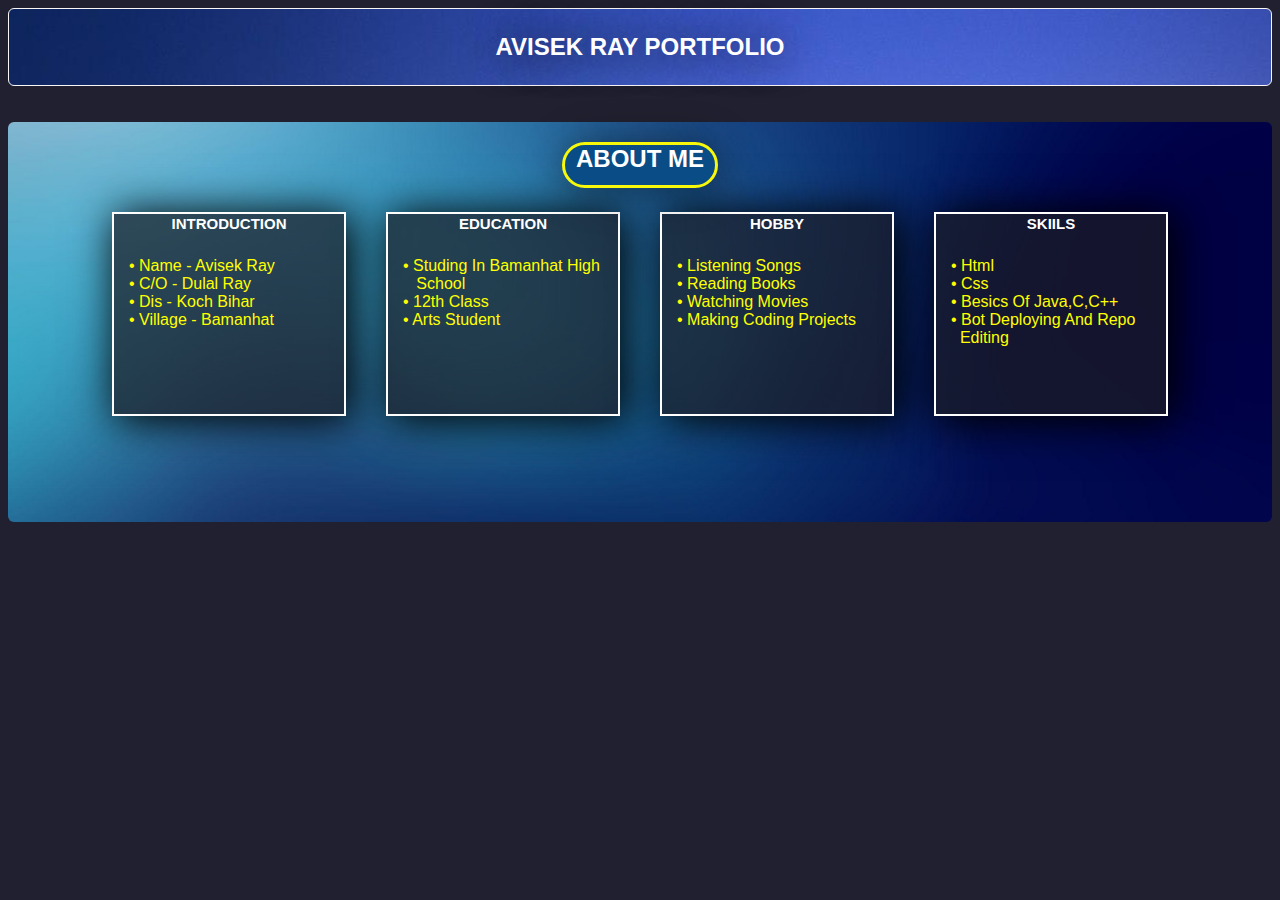
==== index.html @ d9d2f5a7 "Update index.html" ====
<!DOCTYPE html>
<html lang="en">

<head>
    <meta charset="UTF-8">
    <meta name="viewport" content="width=device-width, initial-scale=1.0">
    <title>Document</title>
    <link rel="stylesheet" href="about-page.css">
</head>

<body>
    <div id="el101">
        <h3>AVISEK RAY PORTFOLIO</h3>
    </div>
    <br>
    <br>
    <div id="about">
        <h2>About me</h2>
        <div id="box1" class="box">
            <h5 id="headline">introduction</h5>
            <p>• name - avisek ray <br> • c/o - Dulal ray <br>• dis - koch bihar <br>• village - bamanhat</p>
        </div>
        <div id="box2" class="box">
            <h5 id="headline">Education</h5>
            <p>• studing in bamanhat high &nbsp;&nbsp;&nbsp;school <br>• 12th class<br>• Arts student</p>
        </div>
        <div id="box3" class="box">
            <h5 id="headline">Hobby</h5>
            <p>• listening songs <br>• reading books <br>• watching movies <br>• making coding projects
            </p>

        </div>
        <div id="box4" class="box">
            <h5 id="headline">skiils</h5>
            <p>• html <br>• css <br>• besics of java,c,c++ <br>• bot deploying and repo
                &nbsp; &nbsp; &nbsp; &nbsp; editing </p>
        </div>
    </div>
</body>

</html>
---- about-page.css ----
* {
    text-align: center;
    justify-content: center;
    background-color: rgb(32, 32, 48);
    font-family: 'Segoe UI', Tahoma, Geneva, Verdana, sans-serif;

}

body {
    background-color: rgb(32, 32, 48);

}

#el101 {
    border: 1px solid rgb(250, 246, 246);
    background-color: rgb(29, 28, 35);
    border-radius: 6px;
    background-image: url('1302869.jpg');
    background-position: top left;

}

h3 {
    font-size: 150%;
    background-color: rgba(0, 0, 0, 0);
    color: white;
    text-shadow: 2px 2px 40px rgba(0, 0, 0, 1);
    /* margin: 0; */

}

#about {
    height: 400px;
    border: 1px solid rgb(250, 246, 246);
    display: flex;
    border-radius: 6px;
    border-style: hidden;
    flex-wrap: wrap;
    background-image: url('1385507.jpg');
    background-repeat: no-repeat;
    background-size: cover;
    background-position: center;
    background-size: 103%;
    background-color: rgba(240, 0, 0, 250);

}

#headline {
    font-size: 15px;
    color: white;
    margin-top: 1px;
    text-transform: uppercase;
    /* text-decoration: underline; */
    background-color: rgba(0, 0, 0, 0);
    transition: text-decoration 0.7s ease-in-out;

}

#box1,
#box2,
#box3,
#box4 {
    height: 200px;
    width: 230px;
    margin: 20px;
    border: 2px solid white;
    margin-top: 90px;
    background-color: rgba(29, 28, 35, 0.7);
    box-shadow: 5px 3px 40px 2px black;



}

p {
    text-align: left;
    margin-left: 15px;
    color: yellow;
    text-transform: capitalize;
    font-family: 'Segoe UI', Tahoma, Geneva, Verdana, sans-serif;
    background-color: rgba(0, 0, 0, 0);
    transition: transfrom color ease-in-out;

}



.box {
    transition: transform 0.1s ease-in-out;
    /* background-color: rgba(29, 28, 35, 0.7); */
    transition: color 0.7 ease-in-out;

    /* Apply a smooth transition to the transform property */
    /* Apply a smooth transition to the transform property */
}

.box:hover {
    transform: scale(1.05);
    /* Enlarge the box by 5% */
    background-color: orange;
}

.box:hover p {
    /* color: rgb(6, 235, 29);
     */
    color: aliceblue;

}

.box:hover #headline {
    text-decoration: underline;
    transform: scale(1.05);
    color: yellow;

}

h2 {
    position: absolute;
    color: white;
    background-color: rgb(9, 76, 134);
    text-transform: uppercase;
    height: 40px;
    width: 150px;
    align-items: center;
    justify-content: center;
    border-radius: 25px;
    box-shadow: 2px 2px 40px 0.001px rgba(0, 0, 0, 0.491);
    border-color: rgb(248, 248, 10);
    border-style: solid;
    transition: transform 0.3s ease-in-out;
    transition: backgroud-color 0.3s ease-in-out;
    transition: color 0.3s ease-in-out;
    transition: border-color 0.3s ease-in-out;
}

h2:hover {
    /* transform: scale(1.1); */
    background-color: rgb(208, 255, 1);
    color: rgb(9, 76, 134);
    border-color: black;
}

h2:hover {
    /* text-decoration: underline; */
    text-decoration-color: rgb(188, 255, 4);
}
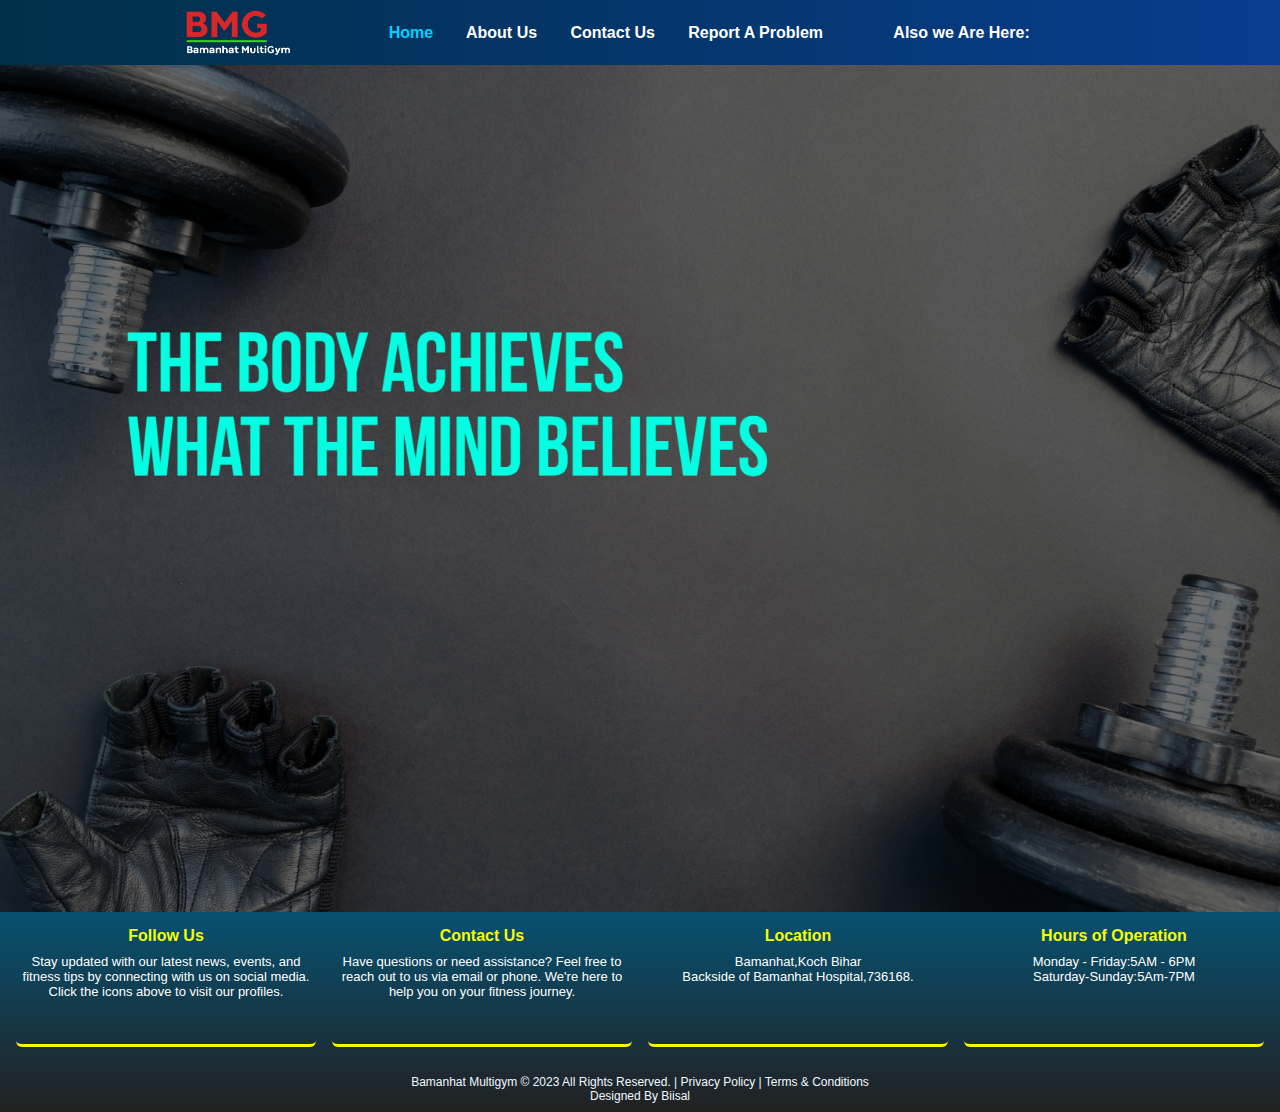
==== commit 9a42174a: "Add files via upload" ====
--- a/index.html
+++ b/index.html
@@ -1,41 +1,75 @@
- <!DOCTYPE html>
+<!DOCTYPE html>
 <html lang="en">
 
 <head>
     <meta charset="UTF-8">
     <meta name="viewport" content="width=device-width, initial-scale=1.0">
-    <title>Document</title>
-    <link rel="stylesheet" href="about-page.css">
+    <title>Bamanhat MultiGym</title>
+    <link rel="stylesheet" href="style.css">
+    <link rel="stylesheet" href="https://cdnjs.cloudflare.com/ajax/libs/font-awesome/6.4.2/css/all.min.css"
+        integrity="sha512-z3gLpd7yknf1YoNbCzqRKc4qyor8gaKU1qmn+CShxbuBusANI9QpRohGBreCFkKxLhei6S9CQXFEbbKuqLg0DA=="
+        crossorigin="anonymous" referrerpolicy="no-referrer" />
 </head>
 
 <body>
-    <div id="el101">
-        <h3>AVISEK RAY PORTFOLIO</h3>
+    <header>
+        <div class="navbar">
+            <menu class="menu-icon"><i class="fa-solid fa-bars fa-xl"></i></menu>
+
+            <div class="nav-logo">
+                <div class="logo">
+                </div>
+            </div>
+            <div class="nav-ops">
+                <a href="index.html" style="color: rgb(0, 208, 255);">
+                    <p class="nav-ops-hov under-hov"><i class="fa-solid fa-house fa-lg" nav-ops-icon></i>&nbsp; Home</p>
+                    <a href="about.html">
+                        <p class="nav-ops-hov"><i class="fa-solid fa-circle-info fa-lg"></i>&nbsp; About Us</p>
+                    </a>
+                    <p class="nav-ops-hov"><i class="fa-solid fa-address-book fa-lg"></i>&nbsp; Contact Us</p>
+                    <p class="nav-ops-hov"><i class="fa-solid fa-flag fa-lg"></i>&nbsp; Report A Problem</p>
+            </div>
+            <div class="nav-social">
+                <p style="font-weight: 700;">Also we Are Here:</p>
+                <i class="fa-brands fa-facebook fa-xl"></i>
+                <i class="fa-brands fa-square-instagram fa-xl"></i>
+                <i class="fa-brands fa-telegram  fa-xl"></i>
+                <i class="fa-brands fa-linkedin fa-xl"></i>
+            </div>
+        </div>
+    </header>
+    <div class="hero-section">
+        <img src="heroimg.jpg" alt="Image 1" class="hero">
     </div>
-    <br>
-    <br>
-    <div id="about">
-        <h2>About me</h2>
-        <div id="box1" class="box">
-            <h5 id="headline">introduction</h5>
-            <p>• name - avisek ray <br> • c/o - Dulal ray <br>• dis - koch bihar <br>• village - bamanhat</p>
+    <footer>
+        <div class="footnav">
+            <div class="about-foot1">
+                <p class="about-foot1-header">Follow Us</p>
+                <p class="about-foot1-text">Stay updated with our latest news, events, and fitness tips by connecting
+                    with us on social
+                    media.
+                    Click the icons above to visit our profiles.</p>
+            </div>
+            <div class="about-foot1">
+                <p class="about-foot1-header">Contact Us</p>
+                <p class="about-foot1-text">Have questions or need assistance? Feel free to reach out to us via email or
+                    phone. We're here to
+                    help you on your fitness journey.</p>
+            </div>
+            <div class="about-foot1">
+                <p class="about-foot1-header">Location</p>
+                <p class="about-foot1-text">Bamanhat,Koch Bihar <br> Backside of Bamanhat Hospital,736168.</p>
+            </div>
+            <div class="about-foot1">
+                <p class="about-foot1-header">Hours of Operation</p>
+                <p class="about-foot1-text">Monday - Friday:5AM - 6PM <br>Saturday-Sunday:5Am-7PM</p>
+            </div>
         </div>
-        <div id="box2" class="box">
-            <h5 id="headline">Education</h5>
-            <p>• studing in bamanhat high &nbsp;&nbsp;&nbsp;school <br>• 12th class<br>• Arts student</p>
+        <div class="copyright">
+            <p>Bamanhat Multigym © 2023 All Rights Reserved. | Privacy Policy | Terms & Conditions <br>Designed By
+                Biisal</br></p>
         </div>
-        <div id="box3" class="box">
-            <h5 id="headline">Hobby</h5>
-            <p>• listening songs <br>• reading books <br>• watching movies <br>• making coding projects
-            </p>
-
-        </div>
-        <div id="box4" class="box">
-            <h5 id="headline">skiils</h5>
-            <p>• html <br>• css <br>• besics of java,c,c++ <br>• bot deploying and repo
-                &nbsp; &nbsp; &nbsp; &nbsp; editing </p>
-        </div>
-    </div>
+    </footer>
 </body>
 
-</html>
+</html>--- a/style.css
+++ b/style.css
@@ -0,0 +1,227 @@
+* {
+    margin: 0;
+    padding: 0;
+    box-sizing: border-box;
+    font-family: arial;
+    /* background: linear-gradient(to right, rgb(41, 41, 41), rgb(36, 35, 35)); */
+}
+
+body,
+html {
+    margin: 0;
+    padding: 0%;
+}
+
+a {
+    text-decoration: none;
+    color: white;
+}
+
+.navbar {
+    height: 65px;
+    background: linear-gradient(to right, #003049, #093c8e);
+    display: flex;
+    align-items: center;
+    justify-content: space-evenly;
+    color: white;
+    /* position: relative; */
+
+}
+
+.menu-icon {
+    /* position: absolute; */
+    justify-content: start;
+    left: 0%;
+    padding: 0%;
+}
+
+.nav-logo {
+    height: 45px;
+    width: 104px;
+    position: static;
+
+
+
+}
+
+.logo {
+    background-size: cover;
+    background-image: url("bamanhatgymlogo_by_bisal.png");
+    height: 45px;
+    width: 104px;
+    position: absolute;
+}
+
+.nav-ops p {
+    margin-left: 20px;
+    display: inline;
+    transition: 0.2s;
+    font-weight: 700;
+}
+
+
+.nav-social p {
+    display: inline-flex;
+    justify-content: center;
+    align-items: center;
+
+}
+
+.nav-social {
+    padding: 0%;
+    display: flex;
+    margin-left: 0px;
+}
+
+.nav-ops-hov:hover {
+    color: yellow;
+    font-size: 17px;
+}
+
+.nav-social i {
+    margin-right: 15px;
+    height: 30px;
+    width: 30px;
+    display: inline-flex;
+    align-items: center;
+    justify-content: center;
+    transition: ease-in;
+
+}
+
+.menu-icon {
+    margin-right: 15px;
+    height: 30px;
+    width: 30px;
+    display: inline-flex;
+    align-items: center;
+    justify-content: center;
+    transition: ease-in;
+}
+
+
+.nav-social i:hover {
+    border: 2px solid #f77f00;
+    border-radius: 4px;
+}
+
+.menu-icon:hover {
+    border: 2px solid #f77f00;
+    border-radius: 4px;
+}
+
+/* hero section */
+.hero {
+    width: 100%;
+}
+
+.hero-about {
+    display: flexbox;
+    justify-content: center;
+    align-items: center;
+}
+
+.hero-about img {
+    background-size: cover;
+    width: 100%;
+    margin: 0;
+    margin-bottom: 0%;
+    bottom: 0;
+
+}
+
+.img-box {
+    margin-top: 20px;
+    margin-bottom: 20px;
+    height: 200px;
+    width: 300px;
+    background-color: white;
+    display: flex;
+    justify-content: center;
+    align-items: center;
+    border-radius: 6px;
+}
+
+.why-choose-us img {
+    height: 80%;
+    width: 90%;
+    background-size: cover;
+    /* border: 2px solid white; */
+
+}
+
+img {
+    display: block;
+}
+
+.why-choose-us {
+    display: flex;
+    flex-wrap: wrap;
+    justify-content: space-evenly;
+    background: linear-gradient(to right, #0E21A0, rgb(17, 220, 220));
+    width: 100%;
+    align-items: center;
+}
+
+/*about footer nav */
+footer {
+    display: flex;
+    flex-direction: column;
+    align-items: center;
+    justify-content: end;
+    height: 200px;
+    width: 100%;
+
+    background: linear-gradient(to bottom, rgb(7, 81, 113), rgb(33, 33, 33));
+
+}
+
+.footnav {
+    position: absolute;
+    height: 200px;
+
+
+    display: flex;
+    justify-content: space-evenly;
+    align-items: center;
+    height: 200px;
+    width: 100%;
+
+}
+
+.about-foot1 {
+    height: 120px;
+    width: 300px;
+    display: flex;
+    flex-direction: column;
+    /* justify-content: center; */
+    /* align-items: center; */
+    text-align: center;
+    margin-bottom: 4%;
+    border-bottom: 3px solid rgb(255, 247, 0);
+    border-bottom-left-radius: 6px;
+    border-bottom-right-radius: 6px;
+    color: white;
+    /* border: 2px solid red; */
+
+}
+
+
+
+.about-foot1-header {
+    font-weight: 700;
+    color: rgb(246, 255, 0);
+    margin-bottom: 9px;
+}
+
+
+.copyright p {
+    text-align: center;
+    color: aliceblue;
+    margin-bottom: 2%;
+    font-size: 12px;
+}
+
+.about-foot1-text {
+    font-size: small;
+}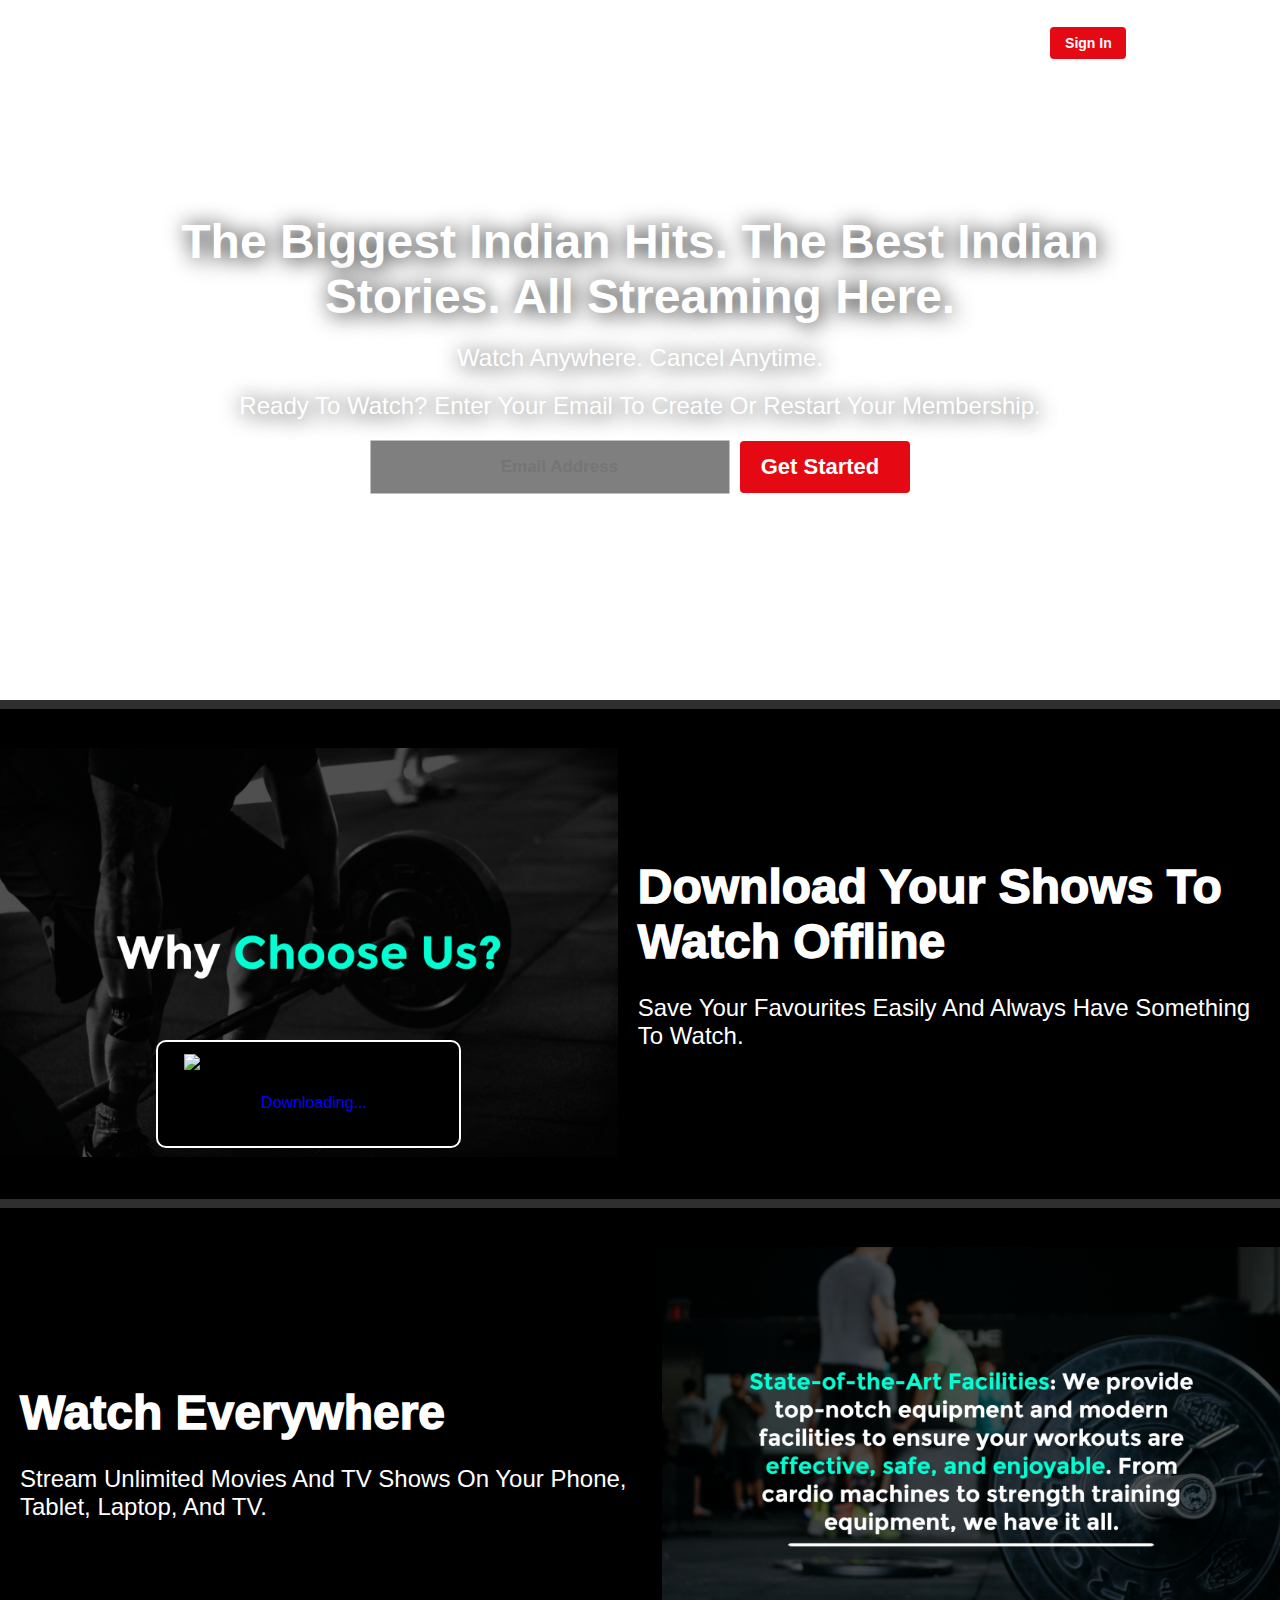
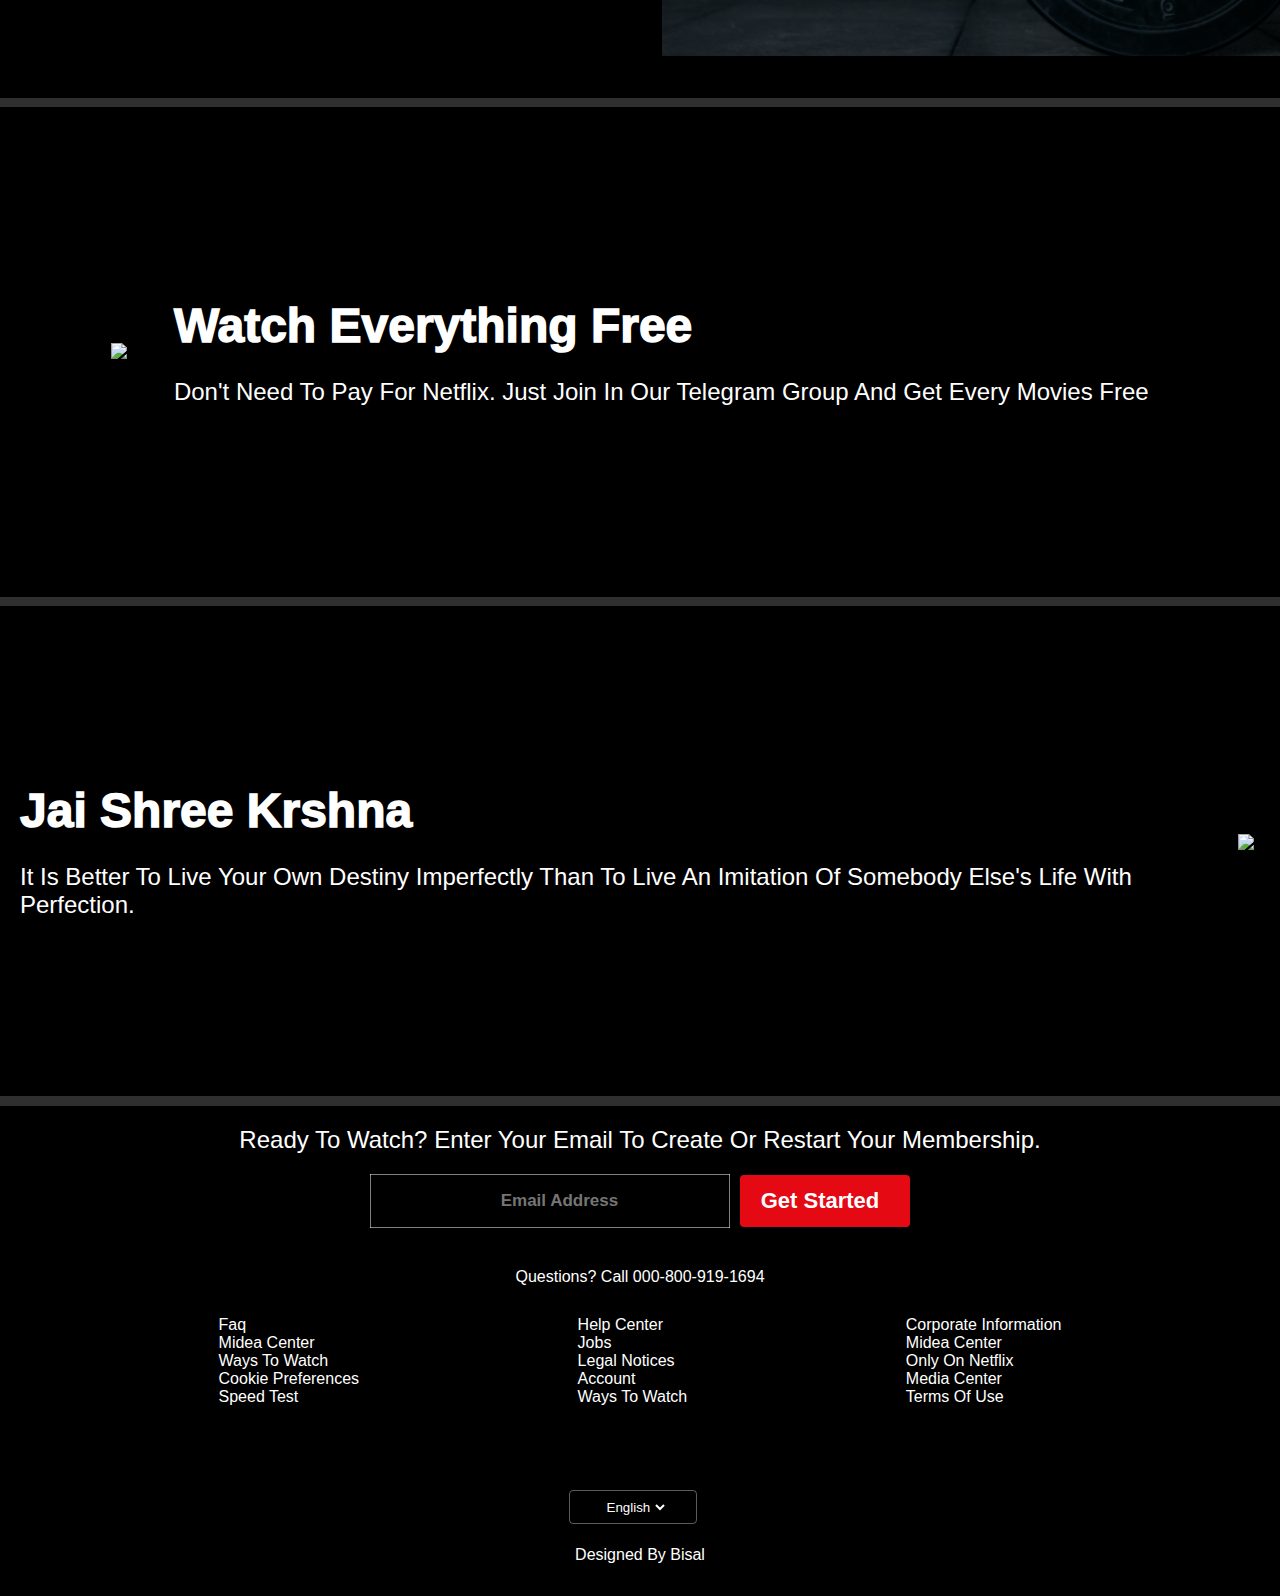
==== commit b8e01d7f: "Update index.html" ====
--- a/index.html
+++ b/index.html
@@ -4,72 +4,175 @@
 <head>
     <meta charset="UTF-8">
     <meta name="viewport" content="width=device-width, initial-scale=1.0">
-    <title>Bamanhat MultiGym</title>
-    <link rel="stylesheet" href="style.css">
+    <title>Hare Krshna</title>
     <link rel="stylesheet" href="https://cdnjs.cloudflare.com/ajax/libs/font-awesome/6.4.2/css/all.min.css"
         integrity="sha512-z3gLpd7yknf1YoNbCzqRKc4qyor8gaKU1qmn+CShxbuBusANI9QpRohGBreCFkKxLhei6S9CQXFEbbKuqLg0DA=="
         crossorigin="anonymous" referrerpolicy="no-referrer" />
+    <link rel="stylesheet" href="style.css">
 </head>
 
 <body>
     <header>
         <div class="navbar">
-            <menu class="menu-icon"><i class="fa-solid fa-bars fa-xl"></i></menu>
+            <div class="logo">
+            </div>
+            <div class="nav-right">
+                <div class="nav-lang head-nav-lang">
+                    <i class="fa-solid fa-globe" style="color: #ffffff;"></i>
 
-            <div class="nav-logo">
-                <div class="logo">
+                    <select class="language-ops head-language-ops">
+                        <option>English</option>
+                        <option>Hindi</option>
+                    </select>
                 </div>
+                <div class="signin"><a>Sign In</a></div>
+
+
             </div>
-            <div class="nav-ops">
-                <a href="index.html" style="color: rgb(0, 208, 255);">
-                    <p class="nav-ops-hov under-hov"><i class="fa-solid fa-house fa-lg" nav-ops-icon></i>&nbsp; Home</p>
-                    <a href="about.html">
-                        <p class="nav-ops-hov"><i class="fa-solid fa-circle-info fa-lg"></i>&nbsp; About Us</p>
-                    </a>
-                    <p class="nav-ops-hov"><i class="fa-solid fa-address-book fa-lg"></i>&nbsp; Contact Us</p>
-                    <p class="nav-ops-hov"><i class="fa-solid fa-flag fa-lg"></i>&nbsp; Report A Problem</p>
+
+
+        </div>
+        <div class="highlight-text">
+            <h1>The biggest Indian hits. The best Indian <br> stories. All streaming here.</h1>
+        </div>
+        <div class="watch-text">
+            <p>
+                Watch anywhere. Cancel anytime.
+            </p>
+            <p> Ready to watch? Enter your email to create or restart your membership.
+            </p>
+        </div>
+        <div class="input-mail-sec">
+            <input type="email" placeholder="&nbsp;   Email Address" class="mail-sec">
+            <button type="submit">Get Started<i class="fa-solid fa-angle-right fa-lg" style="color: #ffffff;"></i>
+                </i></button>
+        </div>
+
+    </header>
+    <div class="header2" style="border-top: 9px solid rgba(255, 255, 255, 0.185);">
+        <div class="download">
+            <div class="content-img"> <img src="img2.jpg" alt="img">
             </div>
-            <div class="nav-social">
-                <p style="font-weight: 700;">Also we Are Here:</p>
-                <i class="fa-brands fa-facebook fa-xl"></i>
-                <i class="fa-brands fa-square-instagram fa-xl"></i>
-                <i class="fa-brands fa-telegram  fa-xl"></i>
-                <i class="fa-brands fa-linkedin fa-xl"></i>
+            <div class="under-stranger">
+                <img src="img3.png" alt="img3" class="under-stranger-img">
+                <div class="dowloading-text">
+                    <p>Stranger Things</p>
+                    <p style="color: blue;">Downloading...</p>
+                </div>
+                <i class="fa-solid fa-circle-down fa-bounce fa-2xl i1" style="color: #ffffff;"></i>
+                <i class="fa-solid fa-circle-arrow-down fa-bounce i2" style="margin-right: 8px; color: #ffffff;"></i>
             </div>
         </div>
-    </header>
-    <div class="hero-section">
-        <img src="heroimg.jpg" alt="Image 1" class="hero">
+
+
+        <div class="right-side">
+            <div class="right-side-header">
+                <h1>Download your shows to watch offline</h1>
+                <p>Save your favourites easily and always have something to watch.</p>
+            </div>
+        </div>
+    </div>
+    <div class="header2 media-q" style="border-top: 9px solid rgba(255, 255, 255, 0.185);">
+        <div class="right-side">
+            <div class="right-side-header">
+                <h1>Watch everywhere</h1>
+                <p>Stream unlimited movies and TV shows on your phone, tablet, laptop, and TV.</p>
+            </div>
+        </div>
+        <div class="download">
+            <div class="content-img"><img src="img4.jpg" alt="img"></div>
+
+
+        </div>
+
+    </div>
+    <div class="header2" style="border-top: 9px solid rgba(255, 255, 255, 0.185);">
+
+        <div class="download">
+            <div class="content-img"> <img src="bisal_files.jpg" alt="img">
+            </div>
+
+        </div>
+        <div class="right-side">
+            <div class="right-side-header">
+                <h1>Watch Everything Free</h1>
+                <p>Don't Need to pay for netflix. Just join in Our Telegram group and get every movies free
+                </p>
+            </div>
+        </div>
+    </div>
+    <div class="header2 media-q" style="border-top: 9px solid rgba(255, 255, 255, 0.185);">
+        <div class="right-side">
+            <div class="right-side-header">
+                <h1>Jai Shree Krshna</h1>
+                <p>It is better to live your own destiny imperfectly than to live an imitation of somebody
+
+                    else's
+                    life
+                    with perfection.
+                </p>
+            </div>
+        </div>
+        <div class="download">
+            <div class="content-img"> <img src="shree_krshna.jpg" alt="img">
+            </div>
+
+        </div>
+
+    </div>
+    <div class="first-footer">
+        <div class="watch-text">
+            <p> Ready to watch? Enter your email to create or restart your membership.
+            </p>
+        </div>
+        <div class="input-mail-sec">
+            <input type="email" placeholder="&nbsp;   Email Address">
+            <button type="submit">Get Started<i class="fa-solid fa-angle-right fa-lg" style="color: #ffffff;"></i>
+                </i></button>
+        </div>
     </div>
     <footer>
-        <div class="footnav">
-            <div class="about-foot1">
-                <p class="about-foot1-header">Follow Us</p>
-                <p class="about-foot1-text">Stay updated with our latest news, events, and fitness tips by connecting
-                    with us on social
-                    media.
-                    Click the icons above to visit our profiles.</p>
+        <div class="nav-for-align">
+
+            <p class="qus">Questions? Call 000-800-919-1694</p>
+
+            <div class="ul-items">
+
+                <ul>
+                    <a>faq</a>
+                    <a>midea center</a>
+                    <a>ways to watch</a>
+                    <a>cookie preferences</a>
+                    <a>Speed test</a>
+                </ul>
+                <ul>
+                    <a>help center</a>
+                    <a>jobs</a>
+                    <a>legal notices</a>
+                    <a>account</a>
+                    <a>ways to watch</a>
+                </ul>
+                <ul class="media-q-2nd">
+                    <a>corporate information</a>
+                    <a>midea center</a>
+                    <a>only on netflix</a>
+                    <a>media center</a>
+                    <a>terms of use</a>
+                </ul>
             </div>
-            <div class="about-foot1">
-                <p class="about-foot1-header">Contact Us</p>
-                <p class="about-foot1-text">Have questions or need assistance? Feel free to reach out to us via email or
-                    phone. We're here to
-                    help you on your fitness journey.</p>
+            <div class="nav-lang">
+                <i class="fa-solid fa-globe" style="color: #ffffff;"></i>
+
+                <select class="language-ops">
+                    <option>English</option>
+                </select>
             </div>
-            <div class="about-foot1">
-                <p class="about-foot1-header">Location</p>
-                <p class="about-foot1-text">Bamanhat,Koch Bihar <br> Backside of Bamanhat Hospital,736168.</p>
+            <div class="copyright">
+                <p>Designed by bisal</p>
+
             </div>
-            <div class="about-foot1">
-                <p class="about-foot1-header">Hours of Operation</p>
-                <p class="about-foot1-text">Monday - Friday:5AM - 6PM <br>Saturday-Sunday:5Am-7PM</p>
-            </div>
-        </div>
-        <div class="copyright">
-            <p>Bamanhat Multigym © 2023 All Rights Reserved. | Privacy Policy | Terms & Conditions <br>Designed By
-                Biisal</br></p>
         </div>
     </footer>
 </body>
 
-</html>+</html>
--- a/style.css
+++ b/style.css
@@ -1,227 +1,434 @@
 * {
     margin: 0;
     padding: 0;
-    box-sizing: border-box;
-    font-family: arial;
-    /* background: linear-gradient(to right, rgb(41, 41, 41), rgb(36, 35, 35)); */
-}
-
-body,
-html {
-    margin: 0;
-    padding: 0%;
+    border: 0;
+    font-family: Netflix Sans, Helvetica Neue, Segoe UI, Roboto, Ubuntu, sans-serif;
+
+    text-transform: capitalize;
+
+}
+
+
+
+header {
+    background-image: url('new.jpg');
+    background-size: cover;
+    height: 700px;
+    /* opacity: 9; */
+}
+
+
+
+.navbar {
+    height: 86px;
+    /* background-color: rgb(0, 0, 0); */
+    display: flex;
+    flex-wrap: wrap;
+
+    justify-content: space-between;
+    align-items: center;
+    /* margin: 0px 168px; */
+
+
+}
+
+.logo {
+    background-image: url("Logo.png");
+    height: 40px;
+    width: 148px;
+    background-size: cover;
+    margin-left: 12%;
+}
+
+.nav-lang {
+    height: 32px;
+    width: 126px;
+    display: flex;
+    justify-content: center;
+    align-items: center;
+    border: 0.1px solid rgba(255, 255, 255, 0.356);
+    border-radius: 4px;
+    margin-right: 15px;
+
+}
+
+.nav-lang i {
+    margin-right: 5px;
+}
+
+
+.nav-right {
+    display: flex;
+    justify-content: space-evenly;
+    align-items: center;
+    margin-right: 12%;
+
+}
+
+select {
+    background-color: transparent;
+    color: white;
+    height: 32px;
+    width: 65px;
+    border: 0;
+}
+
+.signin {
+    display: flex;
+    height: 32px;
+    width: 76px;
+    color: white;
+    background-color: #e50914;
+    justify-content: center;
+    align-items: center;
+    border-radius: 4px;
+    font-size: 14px;
+    font-weight: 700;
+}
+
+.highlight-text {
+    color: white;
+    text-align: center;
+    display: block;
+    margin-top: 10%;
+    font-weight: 700;
+    font-size: x-large;
+    text-shadow: 2px 2px 22px rgb(0, 0, 0, 1);
+}
+
+.watch-text {
+    color: white;
+    font-size: 24px;
+    display: flex;
+    flex-direction: column;
+    text-align: center;
+    justify-content: center;
+    align-items: center;
+    text-shadow: 2px 2px 22px rgb(0, 0, 0, 1);
+    font-weight: 500;
+
+
+}
+
+.watch-text p {
+    margin-top: 20px;
+}
+
+/* input email section */
+.input-mail-sec {
+    display: flex;
+    justify-content: center;
+    margin-top: 20px;
+    flex-wrap: wrap;
+    align-items: center;
+
+}
+
+input:first-child {
+    width: 360px;
+    background-color: rgba(0, 0, 0, 0.5);
+    box-shadow: inset 0px 0px 0px 0.5px white;
+    border: 0;
+    color: white;
+    font-weight: 600;
+    padding: 17px 0px;
+    display: flex;
+    align-items: center;
+    justify-content: center;
+    margin-right: 10px;
+    text-align: center;
+    font-size: 17px;
+
+}
+
+button {
+    color: white;
+    font-weight: 650;
+    font-size: 22px;
+    width: 170px;
+    background-color: #E50914;
+    display: flex;
+    justify-content: center;
+    align-items: center;
+    border-radius: 4px;
+    height: 52px;
+}
+
+button i {
+    margin-top: 4px;
+    margin-left: 10px;
+}
+
+.header2 {
+    height: 490px;
+    background-color: rgb(0, 0, 0);
+
+}
+
+.header2 img {
+    padding: 0px;
+    height: 409px;
+    /* width: 546px; */
+}
+
+.header2 {
+    display: flex;
+    justify-content: center;
+    align-items: center;
+}
+
+.right-side-header {
+    margin: 20px;
+    color: rgb(255, 255, 255);
+    /* width: 480px; */
+
+}
+
+.right-side-header h1 {
+    font-size: 48px;
+    font-weight: 1000;
+    font-family: Netflix Sans, Helvetica Neue, Segoe UI, Roboto, Ubuntu, sans-serif;
+}
+
+.right-side-header p {
+    margin-top: 25px;
+    font-size: x-large;
+    font-weight: 500;
+}
+
+.under-stranger {
+    height: 104px;
+    width: 301px;
+    background-color: black;
+    display: flex;
+    /* flex-direction: column; */
+    align-items: center;
+    justify-content: space-evenly;
+    position: absolute;
+    margin-bottom: 1%;
+    border: 2px solid white;
+    border-radius: 10px;
+
+}
+
+.under-stranger img {
+    height: 80px;
+    width: fit-content;
+}
+
+.download {
+    display: flex;
+    justify-content: center;
+    align-items: flex-end;
+
+}
+
+.first-footer {
+    height: 160px;
+    background-color: #000000;
+    border-top: 10px solid rgba(255, 255, 255, 0.185);
+}
+
+footer {
+    height: 330px;
+    background-color: #000000;
+    color: white;
+    /* display: flex; */
+    /* justify-content: space-evenly; */
+    /* align-items: center; */
+}
+
+.ul-items {
+    height: 200px;
+    display: flex;
+    justify-content: space-evenly;
+    align-items: center;
+    width: 100%;
+}
+
+ul {
+    height: 144px;
 }
 
 a {
-    text-decoration: none;
-    color: white;
-}
-
-.navbar {
-    height: 65px;
-    background: linear-gradient(to right, #003049, #093c8e);
-    display: flex;
-    align-items: center;
+    display: block;
+}
+
+.nav-for-align {
+    height: 300px;
+    display: flex;
+    flex-direction: column;
     justify-content: space-evenly;
-    color: white;
-    /* position: relative; */
-
-}
-
-.menu-icon {
-    /* position: absolute; */
-    justify-content: start;
-    left: 0%;
-    padding: 0%;
-}
-
-.nav-logo {
-    height: 45px;
-    width: 104px;
-    position: static;
-
-
-
-}
-
-.logo {
-    background-size: cover;
-    background-image: url("bamanhatgymlogo_by_bisal.png");
-    height: 45px;
-    width: 104px;
-    position: absolute;
-}
-
-.nav-ops p {
-    margin-left: 20px;
-    display: inline;
-    transition: 0.2s;
-    font-weight: 700;
-}
-
-
-.nav-social p {
-    display: inline-flex;
-    justify-content: center;
-    align-items: center;
-
-}
-
-.nav-social {
-    padding: 0%;
-    display: flex;
-    margin-left: 0px;
-}
-
-.nav-ops-hov:hover {
-    color: yellow;
-    font-size: 17px;
-}
-
-.nav-social i {
-    margin-right: 15px;
-    height: 30px;
-    width: 30px;
-    display: inline-flex;
-    align-items: center;
-    justify-content: center;
-    transition: ease-in;
-
-}
-
-.menu-icon {
-    margin-right: 15px;
-    height: 30px;
-    width: 30px;
-    display: inline-flex;
-    align-items: center;
-    justify-content: center;
-    transition: ease-in;
-}
-
-
-.nav-social i:hover {
-    border: 2px solid #f77f00;
-    border-radius: 4px;
-}
-
-.menu-icon:hover {
-    border: 2px solid #f77f00;
-    border-radius: 4px;
-}
-
-/* hero section */
-.hero {
-    width: 100%;
-}
-
-.hero-about {
-    display: flexbox;
-    justify-content: center;
-    align-items: center;
-}
-
-.hero-about img {
-    background-size: cover;
-    width: 100%;
-    margin: 0;
-    margin-bottom: 0%;
-    bottom: 0;
-
-}
-
-.img-box {
+    align-items: center;
+}
+
+.copyright p {
+    justify-self: center;
+    text-align: center;
     margin-top: 20px;
-    margin-bottom: 20px;
-    height: 200px;
-    width: 300px;
-    background-color: white;
-    display: flex;
-    justify-content: center;
-    align-items: center;
-    border-radius: 6px;
-}
-
-.why-choose-us img {
-    height: 80%;
-    width: 90%;
-    background-size: cover;
-    /* border: 2px solid white; */
-
-}
-
-img {
-    display: block;
-}
-
-.why-choose-us {
-    display: flex;
-    flex-wrap: wrap;
-    justify-content: space-evenly;
-    background: linear-gradient(to right, #0E21A0, rgb(17, 220, 220));
-    width: 100%;
-    align-items: center;
-}
-
-/*about footer nav */
-footer {
-    display: flex;
-    flex-direction: column;
-    align-items: center;
-    justify-content: end;
-    height: 200px;
-    width: 100%;
-
-    background: linear-gradient(to bottom, rgb(7, 81, 113), rgb(33, 33, 33));
-
-}
-
-.footnav {
-    position: absolute;
-    height: 200px;
-
-
-    display: flex;
-    justify-content: space-evenly;
-    align-items: center;
-    height: 200px;
-    width: 100%;
-
-}
-
-.about-foot1 {
-    height: 120px;
-    width: 300px;
-    display: flex;
-    flex-direction: column;
-    /* justify-content: center; */
-    /* align-items: center; */
-    text-align: center;
-    margin-bottom: 4%;
-    border-bottom: 3px solid rgb(255, 247, 0);
-    border-bottom-left-radius: 6px;
-    border-bottom-right-radius: 6px;
-    color: white;
-    /* border: 2px solid red; */
-
-}
-
-
-
-.about-foot1-header {
-    font-weight: 700;
-    color: rgb(246, 255, 0);
-    margin-bottom: 9px;
-}
-
-
-.copyright p {
-    text-align: center;
-    color: aliceblue;
-    margin-bottom: 2%;
-    font-size: 12px;
-}
-
-.about-foot1-text {
-    font-size: small;
-}+}
+
+/* media quiry */
+@media (max-width:940px) {
+    .header2 {
+        display: flex;
+        flex-direction: column-reverse;
+    }
+
+    .media-q {
+        display: flex;
+        flex-direction: column;
+    }
+
+    .right-side-header h1 {
+        font-size: 23px;
+        text-align: center;
+    }
+
+    .right-side-header p {
+        font-size: 16px;
+        text-align: center;
+    }
+
+    .content-img img {
+        height: 300px;
+        width: fit-content;
+    }
+
+    .highlight-text {
+        font-size: small;
+    }
+
+}
+
+@media (max-width:543px) {
+
+    .input-mail-sec {
+        display: flex;
+        flex-direction: column;
+        /* Set the flex-direction to column */
+        justify-content: center;
+        margin-top: 20px;
+        align-items: center;
+
+    }
+
+    .qus {
+        display: none;
+    }
+
+
+
+
+
+
+    .navbar {
+        display: flex;
+        flex-wrap: wrap;
+    }
+
+    .header2 {
+        width: auto;
+    }
+
+    .head-language-ops {
+        display: none;
+    }
+
+    .head-nav-lang {
+        width: 50px;
+
+    }
+
+    .under-stranger img {
+        height: 40px;
+
+
+    }
+
+    .watch-text {
+        font-size: small;
+    }
+
+    .logo {
+        height: 30px;
+        width: 100px;
+        margin-left: 15px;
+    }
+
+
+
+    .media-q {
+        display: flex;
+        flex-direction: column;
+    }
+
+    .right-side-header h1 {
+        font-size: 23px;
+        text-align: center;
+    }
+
+    .right-side-header p {
+        font-size: 13px;
+
+        text-align: center;
+    }
+
+    .content-img img {
+        height: 200px;
+        width: fit-content;
+    }
+
+    .under-stranger {
+        height: 60px;
+        width: auto;
+    }
+
+    .under-stranger p {
+        font-weight: 100px;
+        font-size: small;
+    }
+
+    .media-q-2nd {
+        display: none;
+    }
+
+    button {
+        margin-top: 15px;
+    }
+
+    footer {
+        height: 290px;
+        display: flex;
+        justify-content: center;
+    }
+
+
+    .nav-for-align {
+        height: 250px;
+        /* justify-self: flex-end; */
+        align-self: flex-end;
+    }
+
+    ul {
+        margin: 0px 20px;
+    }
+
+    input:first-child {
+        width: 250px;
+        height: auto;
+        margin-top: 10px;
+    }
+
+    button {
+        margin-top: 10px;
+        margin-bottom: 10px;
+    }
+
+    .right-side-header {
+        width: 90%;
+    }
+
+
+
+}
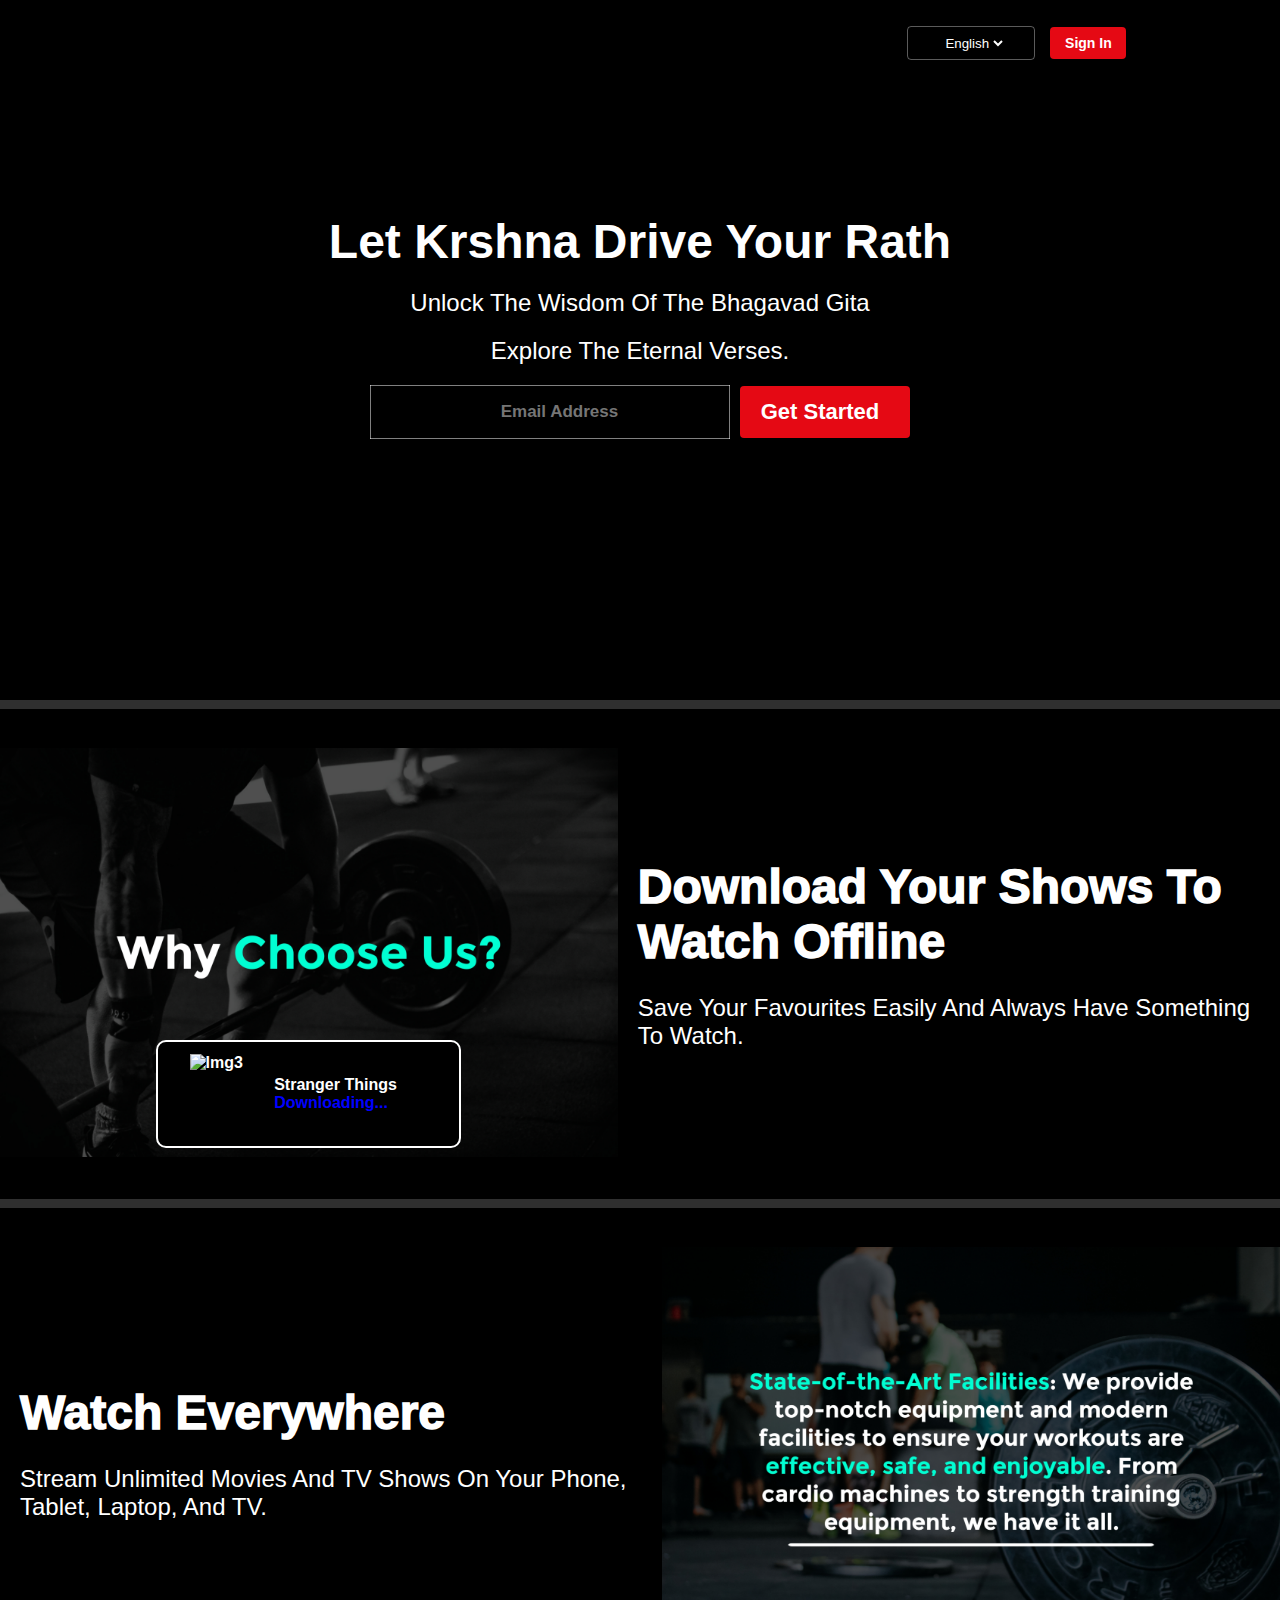
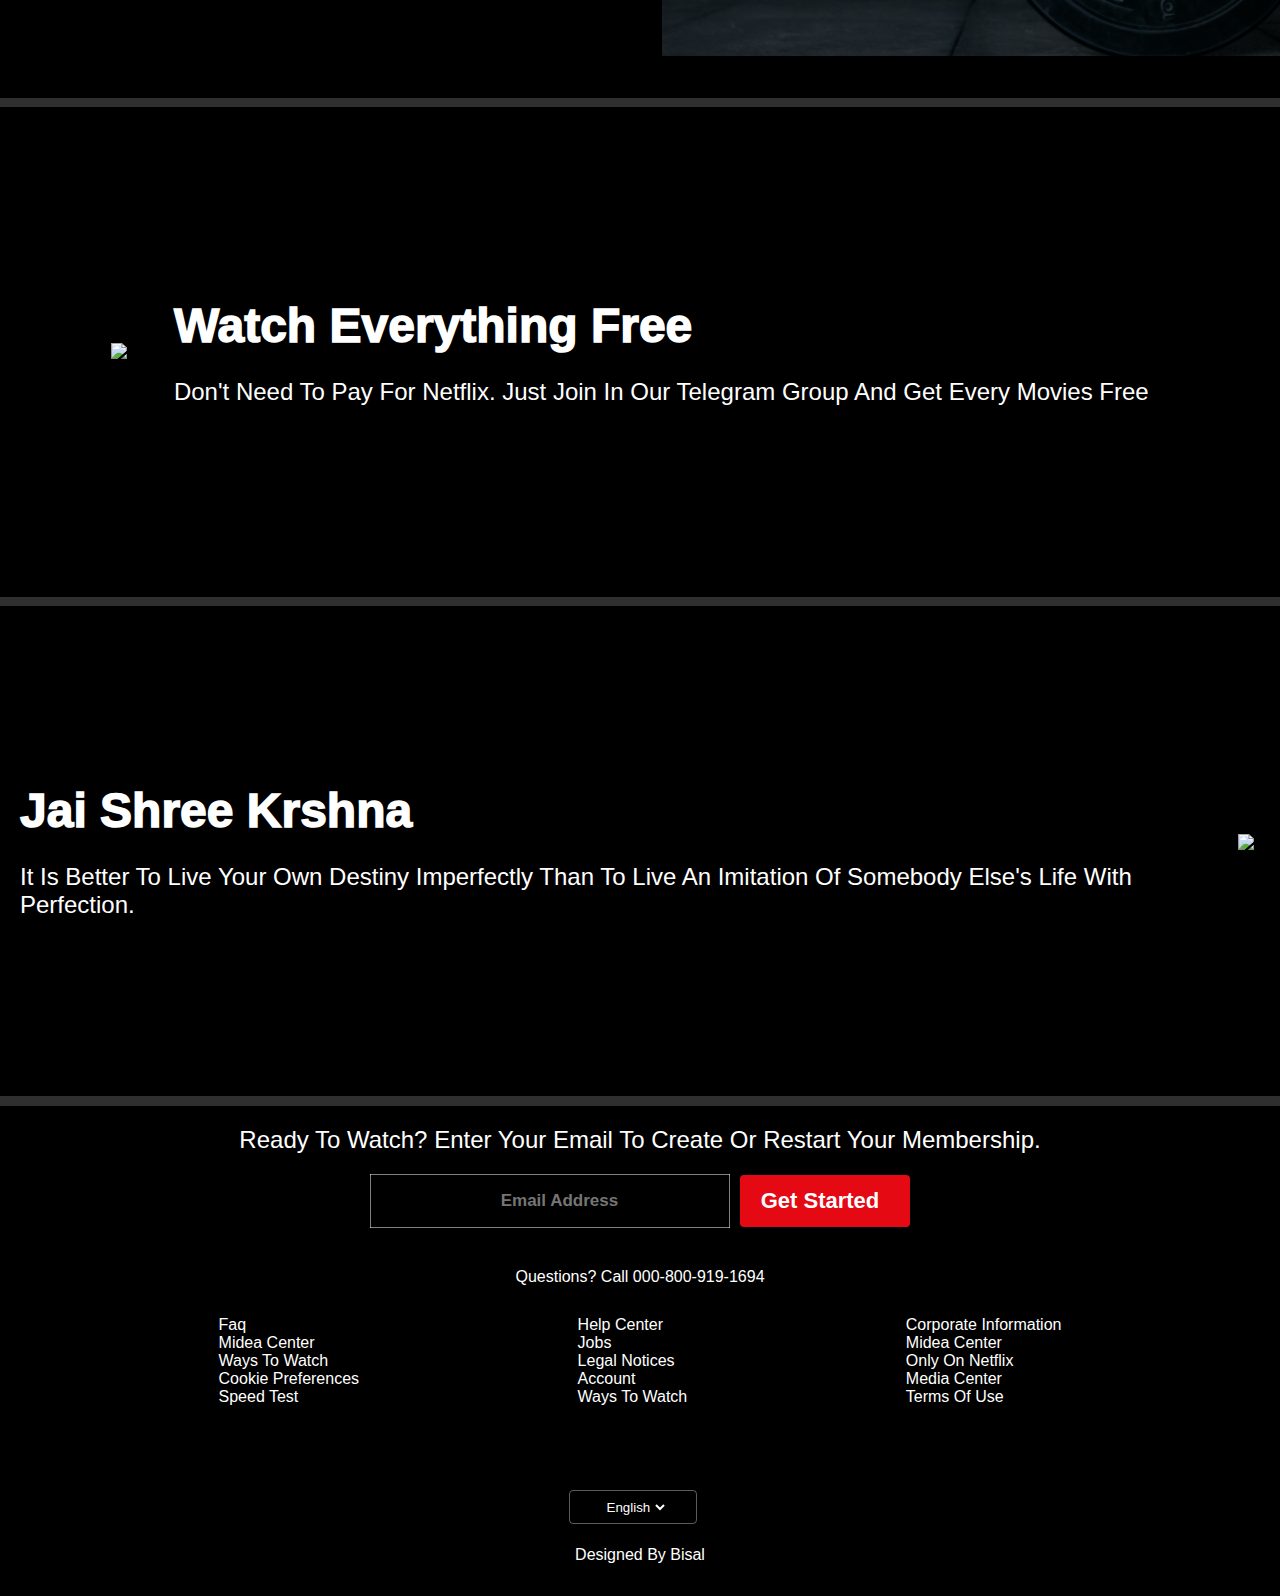
==== commit 3cad2980: "Update index.html" ====
--- a/index.html
+++ b/index.html
@@ -33,13 +33,13 @@
 
         </div>
         <div class="highlight-text">
-            <h1>The biggest Indian hits. The best Indian <br> stories. All streaming here.</h1>
+            <h1>let krshna drive your rath</h1>
         </div>
         <div class="watch-text">
             <p>
-                Watch anywhere. Cancel anytime.
+                Unlock the Wisdom of the Bhagavad Gita
             </p>
-            <p> Ready to watch? Enter your email to create or restart your membership.
+            <p> Explore the Eternal Verses.
             </p>
         </div>
         <div class="input-mail-sec">
--- a/style.css
+++ b/style.css
@@ -8,12 +8,25 @@
 
 }
 
+html,
+body {
+    background-color: #000000;
+}
+
+p::selection,
+a::selection,
+h1::selection {
+    color: #E50914;
+}
+
 
 
 header {
-    background-image: url('new.jpg');
+    background-image: url('herokrshna.jpg');
     background-size: cover;
+    background-position: center;
     height: 700px;
+    /* height: auto; */
     /* opacity: 9; */
 }
 
@@ -208,6 +221,8 @@
     margin-bottom: 1%;
     border: 2px solid white;
     border-radius: 10px;
+    font-weight: 700;
+    color: #ffffff;
 
 }
 
@@ -266,10 +281,22 @@
     justify-self: center;
     text-align: center;
     margin-top: 20px;
+
 }
 
 /* media quiry */
-@media (max-width:940px) {
+@media (max-width : 20000px) and (min-width : 1024px) {
+    .i2 {
+        display: none;
+    }
+
+}
+
+@media (max-width:1024px) and (min-width : 543px) {
+    header {
+        height: 400px;
+    }
+
     .header2 {
         display: flex;
         flex-direction: column-reverse;
@@ -299,9 +326,16 @@
         font-size: small;
     }
 
+    .i2 {
+        display: none;
+    }
+
 }
 
 @media (max-width:543px) {
+    header {
+        height: 520px;
+    }
 
     .input-mail-sec {
         display: flex;
@@ -313,12 +347,19 @@
 
     }
 
+    .header2 {
+        display: flex;
+        flex-direction: column-reverse;
+    }
+
     .qus {
         display: none;
     }
 
 
-
+    .i1 {
+        display: none;
+    }
 
 
 
@@ -344,6 +385,12 @@
         height: 40px;
 
 
+    }
+
+    .under-stranger p {
+        font-weight: normal;
+        font-size: 4px;
+        margin: 0px 10px;
     }
 
     .watch-text {
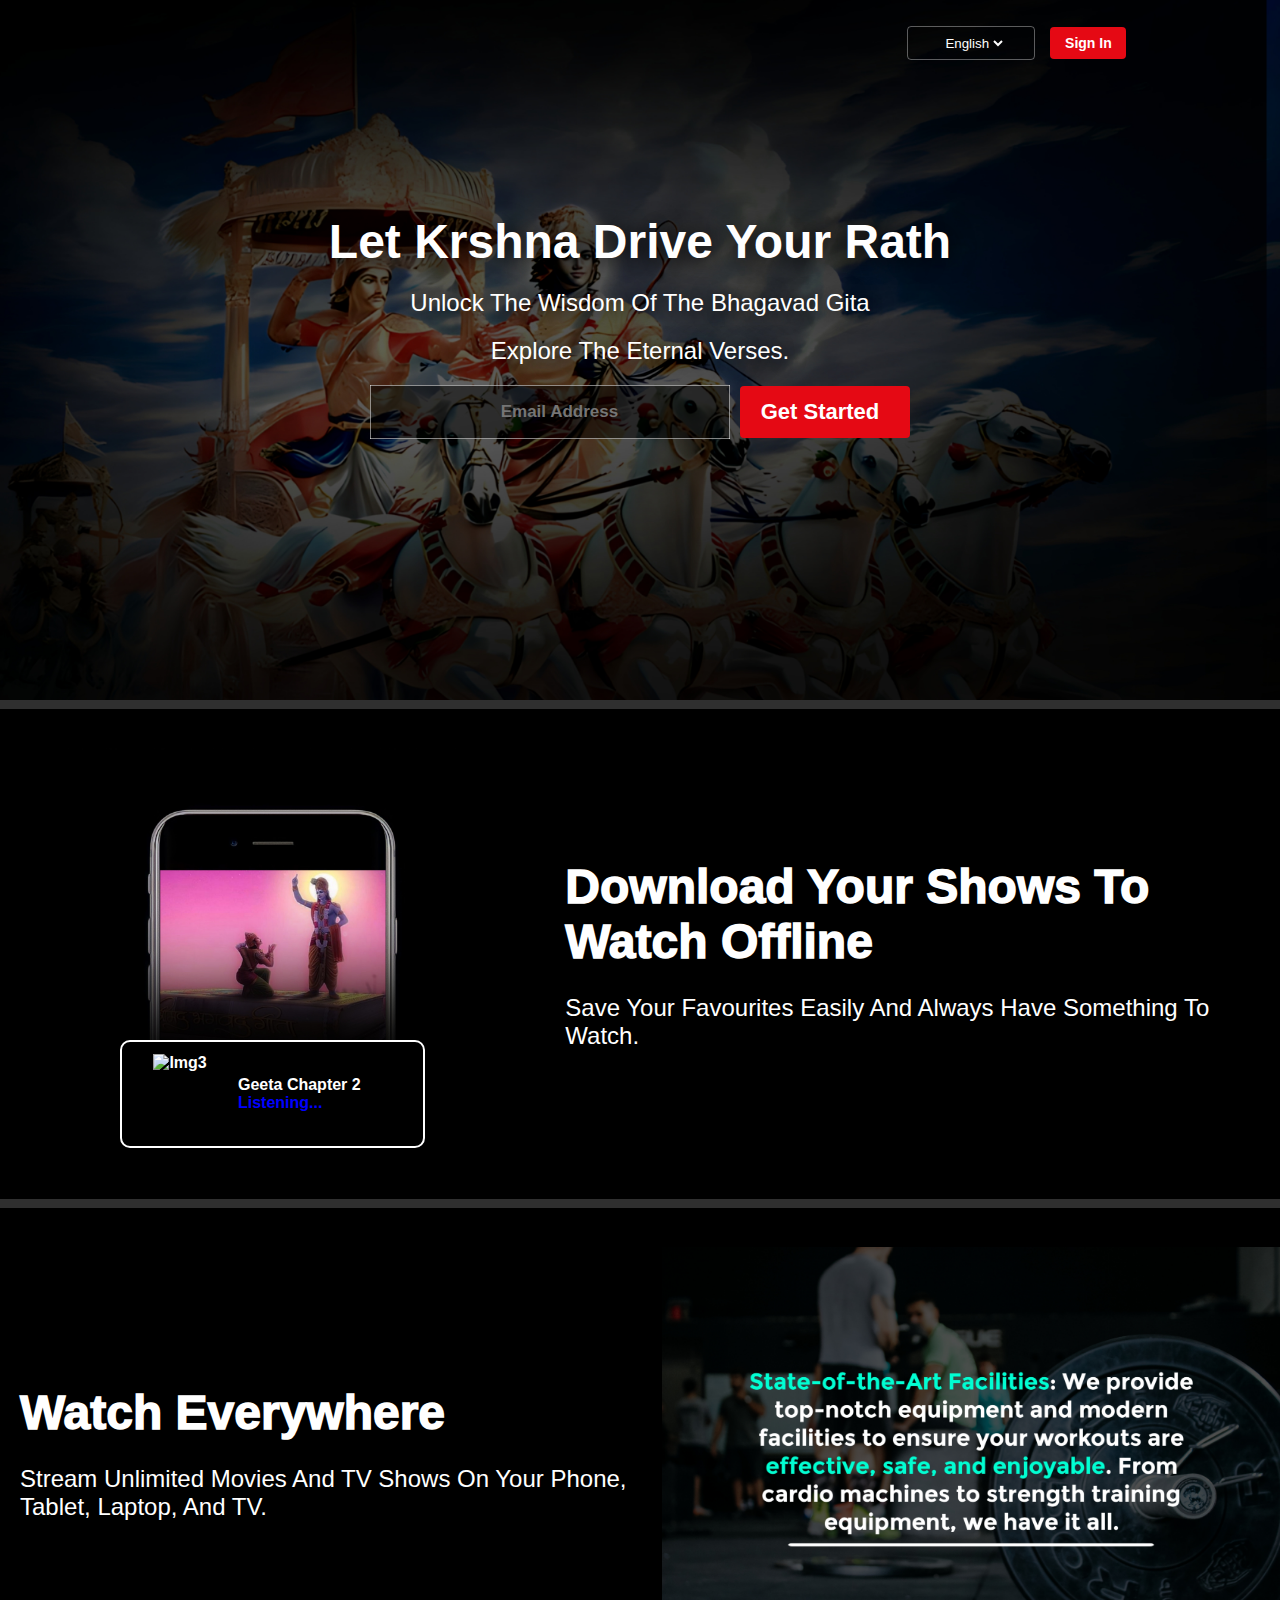
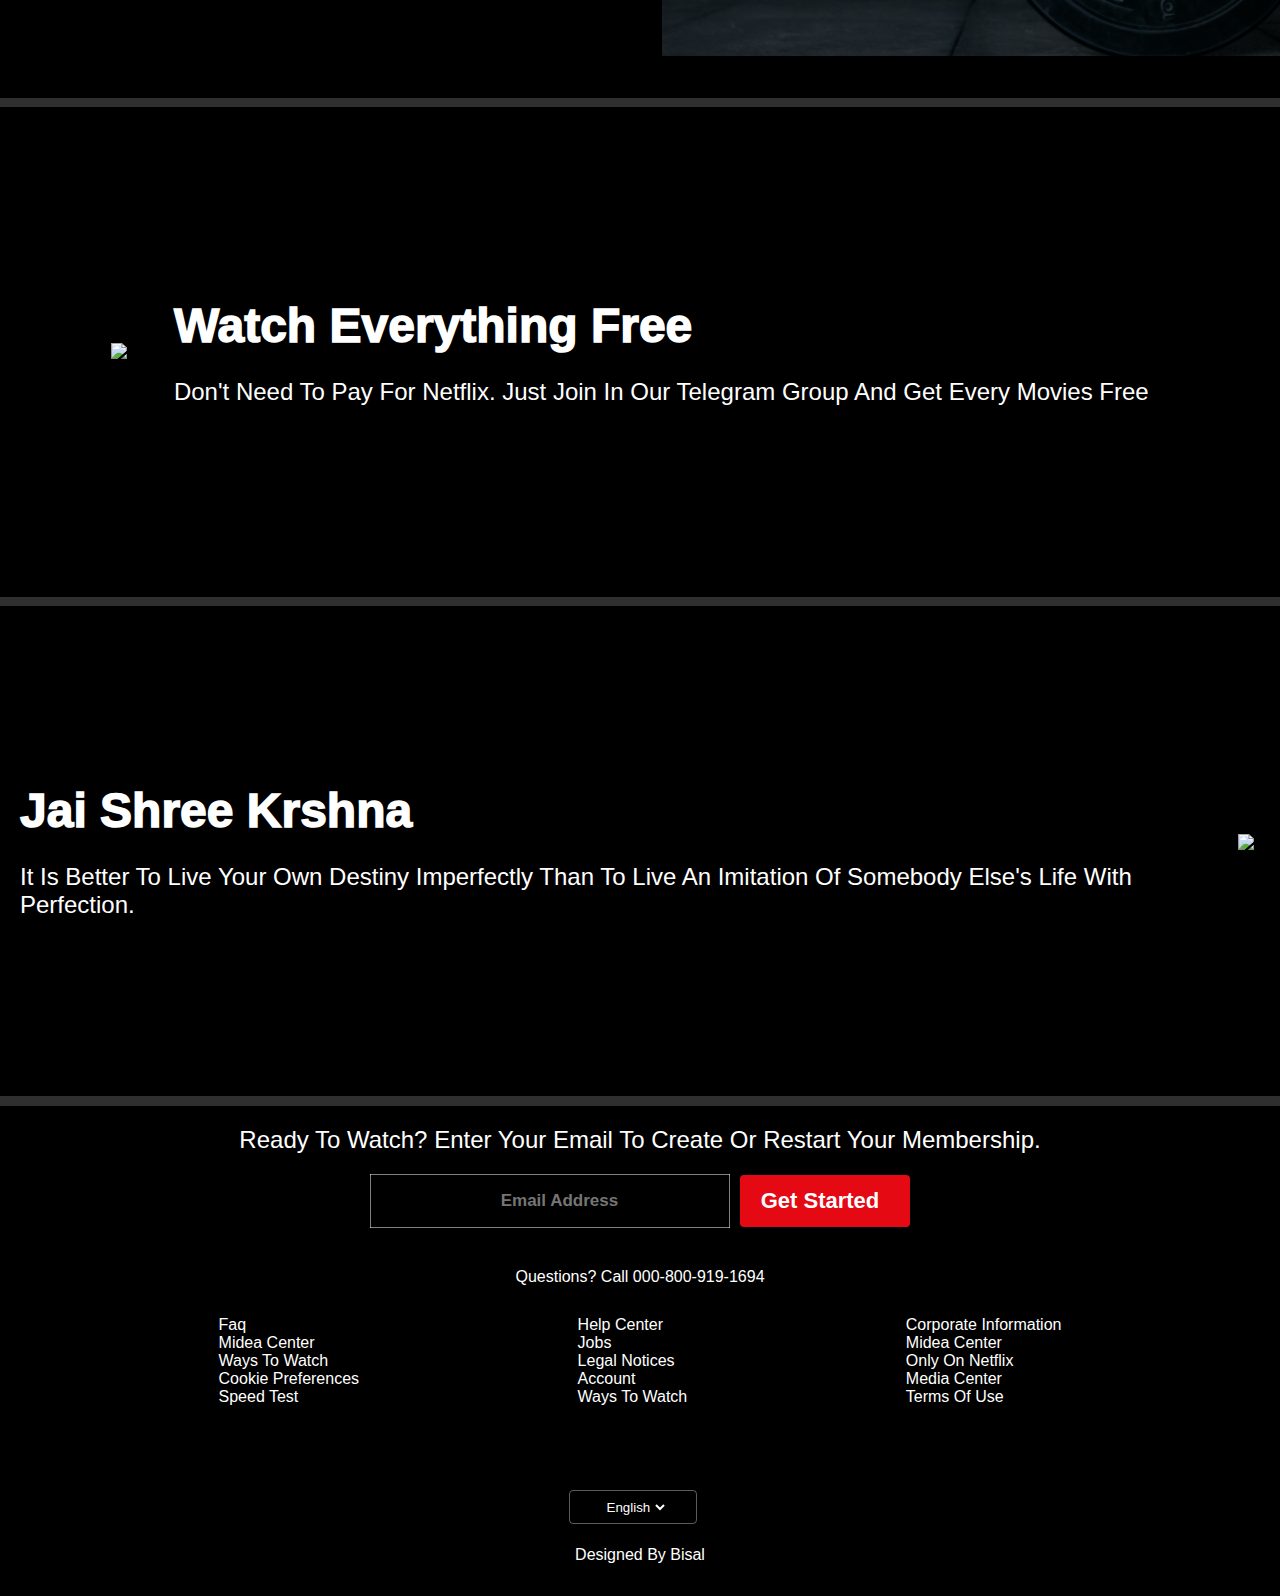
==== commit b0dd7c2c: "Update index.html" ====
--- a/index.html
+++ b/index.html
@@ -25,9 +25,7 @@
                         <option>Hindi</option>
                     </select>
                 </div>
-                <div class="signin"><a>Sign In</a></div>
-
-
+                <button class="signin"><a>Sign In</a></button>
             </div>
 
 
@@ -51,16 +49,16 @@
     </header>
     <div class="header2" style="border-top: 9px solid rgba(255, 255, 255, 0.185);">
         <div class="download">
-            <div class="content-img"> <img src="img2.jpg" alt="img">
+            <div class="content-img"> <img src="hero2.jpg" alt="img">
             </div>
             <div class="under-stranger">
-                <img src="img3.png" alt="img3" class="under-stranger-img">
+                <img src="header2mini.jpg" alt="img3" class="under-stranger-img">
                 <div class="dowloading-text">
-                    <p>Stranger Things</p>
-                    <p style="color: blue;">Downloading...</p>
+                    <p>geeta chapter 2</p>
+                    <p style="color: blue;">listening...</p>
                 </div>
-                <i class="fa-solid fa-circle-down fa-bounce fa-2xl i1" style="color: #ffffff;"></i>
-                <i class="fa-solid fa-circle-arrow-down fa-bounce i2" style="margin-right: 8px; color: #ffffff;"></i>
+                <i class="fa-solid fa-play fa-bounce fa-2xl i1" style="color: #ffffff;"></i>
+                <i class="fa-solid fa-play fa-bounce i2" style="margin-right: 8px; color: #ffffff;"></i>
             </div>
         </div>
 
